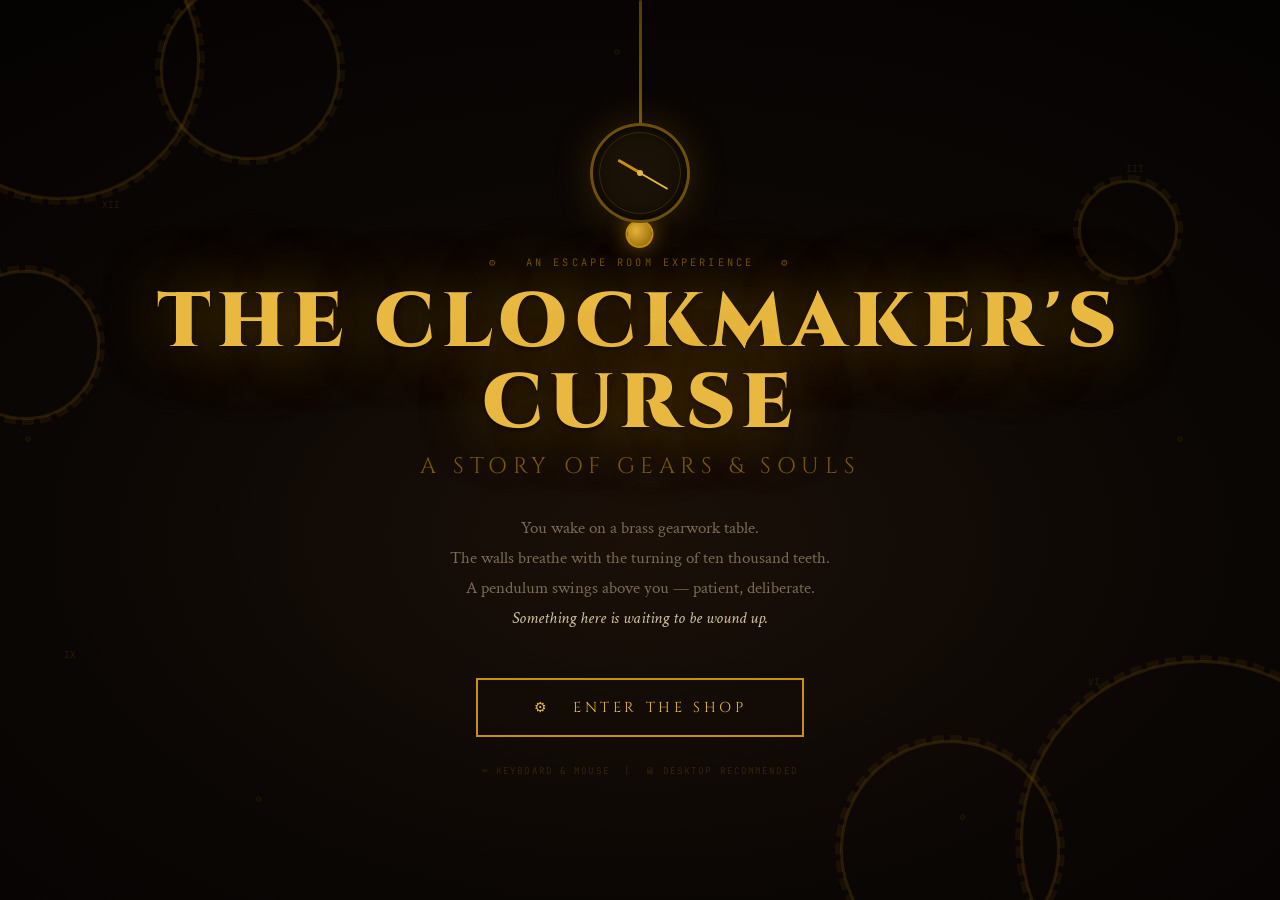
==== clockwork/index.html @ b8dacc20 "Initial commit: The Clockmaker's Curse escape room game" ====
<!DOCTYPE html>
<html lang="en">
<head>
  <meta charset="UTF-8" />
  <meta name="viewport" content="width=device-width, initial-scale=1.0" />
  <title>The Clockmaker's Curse — Escape Game</title>
  <meta name="description" content="You wake on a gearwork table. The pendulum swings above you. Escape before time stops — forever." />
  <link rel="stylesheet" href="style.css" />
</head>
<body>

  <!-- ========== LANDING SCREEN ========== -->
  <div id="landing-screen" class="screen active">

    <!-- Rotating gears (background atmosphere) -->
    <div class="gear-layer">
      <div class="gear gear-1"></div>
      <div class="gear gear-2"></div>
      <div class="gear gear-3"></div>
      <div class="gear gear-4"></div>
      <div class="gear gear-5"></div>
      <div class="gear gear-6"></div>
    </div>

    <!-- Pendulum -->
    <div class="pendulum-wrap">
      <div class="pendulum-rod"></div>
      <div class="pendulum-bob"></div>
    </div>

    <!-- Floating tick marks -->
    <div class="ticks">
      <span class="tick" style="left:8%;top:22%;animation-delay:0s">XII</span>
      <span class="tick" style="left:88%;top:18%;animation-delay:0.8s">III</span>
      <span class="tick" style="left:5%;top:72%;animation-delay:1.6s">IX</span>
      <span class="tick" style="left:85%;top:75%;animation-delay:0.4s">VI</span>
      <span class="tick" style="left:48%;top:5%;animation-delay:1.2s">⚙</span>
      <span class="tick" style="left:20%;top:88%;animation-delay:2s">⚙</span>
      <span class="tick" style="left:75%;top:90%;animation-delay:0.9s">⚙</span>
      <span class="tick" style="left:92%;top:48%;animation-delay:1.8s">⚙</span>
      <span class="tick" style="left:2%;top:48%;animation-delay:0.3s">⚙</span>
    </div>

    <!-- Main content -->
    <div class="landing-content">

      <!-- Clock emblem -->
      <div class="clock-emblem">
        <div class="clock-emblem-hand-h"></div>
        <div class="clock-emblem-hand-m"></div>
        <div class="clock-center"></div>
      </div>

      <p class="subtitle-top">⚙ &nbsp; An Escape Room Experience &nbsp; ⚙</p>

      <h1 class="game-title">The Clockmaker's<br/>Curse</h1>
      <p class="game-subtitle">A Story of Gears &amp; Souls</p>

      <p class="tagline">
        You wake on a brass gearwork table.<br/>
        The walls breathe with the turning of ten thousand teeth.<br/>
        A pendulum swings above you — patient, deliberate.<br/>
        <em>Something here is waiting to be wound up.</em>
      </p>

      <button id="start-btn" class="btn-primary" onclick="enterShop()">
        <span>⚙ &nbsp; ENTER THE SHOP</span>
      </button>

      <p class="hint-text">⌨ Keyboard &amp; Mouse &nbsp;|&nbsp; 🖥 Desktop Recommended</p>

    </div>
  </div>

  <!-- ========== GAME SCREEN ========== -->
  <div id="game-screen" class="screen">

    <!-- HUD -->
    <div class="hud">
      <div class="hud-left">
        <span class="hud-label">LOCATION</span>
        <span id="hud-room">The Workshop</span>
      </div>
      <div class="hud-center"></div>
      <div class="hud-right">
        <button class="hud-btn" onclick="openNotes()">📋 &nbsp;JOURNAL</button>
      </div>
    </div>

    <!-- GAME BODY: room + sidebar -->
    <div class="game-body">

      <!-- ROOM VIEWPORT -->
      <div class="room-viewport">

        <!-- ROOM 1: THE WORKSHOP (placeholder — more rooms coming) -->
        <div id="room-workshop" class="room active-room">

          <!-- Placeholder SVG: dark empty room with atmosphere -->
          <svg class="room-svg" viewBox="0 0 1000 600" xmlns="http://www.w3.org/2000/svg" preserveAspectRatio="xMidYMid slice">
            <defs>
              <radialGradient id="centerGlow" cx="50%" cy="55%" r="50%">
                <stop offset="0%"   stop-color="#3a2808" stop-opacity="0.6"/>
                <stop offset="100%" stop-color="#000"    stop-opacity="0"/>
              </radialGradient>
              <radialGradient id="vignette" cx="50%" cy="50%" r="70%">
                <stop offset="45%" stop-color="transparent"/>
                <stop offset="100%" stop-color="#000" stop-opacity="0.75"/>
              </radialGradient>
              <linearGradient id="wallGrad" x1="0%" y1="0%" x2="0%" y2="100%">
                <stop offset="0%"   stop-color="#0c0908"/>
                <stop offset="50%"  stop-color="#141008"/>
                <stop offset="100%" stop-color="#0a0804"/>
              </linearGradient>
              <pattern id="brickPat" patternUnits="userSpaceOnUse" width="100" height="40">
                <rect width="100" height="40" fill="none"/>
                <rect x="0"  y="0"  width="99"  height="19" fill="none" stroke="#080604" stroke-width="1.5"/>
                <rect x="50" y="20" width="99"  height="19" fill="none" stroke="#080604" stroke-width="1.5"/>
              </pattern>
              <filter id="glow4">
                <feGaussianBlur stdDeviation="4" result="b"/>
                <feMerge><feMergeNode in="b"/><feMergeNode in="SourceGraphic"/></feMerge>
              </filter>
            </defs>

            <!-- Background wall -->
            <rect width="1000" height="600" fill="url(#wallGrad)"/>
            <rect width="1000" height="420" fill="url(#brickPat)" opacity="0.55"/>

            <!-- Floor -->
            <rect x="0" y="430" width="1000" height="170" fill="#0d0b06"/>
            <line x1="0" y1="430" x2="1000" y2="430" stroke="#2a1e08" stroke-width="2"/>
            <!-- Floor planks -->
            <line x1="0" y1="470" x2="1000" y2="470" stroke="#0a0804" stroke-width="1" opacity="0.5"/>
            <line x1="0" y1="510" x2="1000" y2="510" stroke="#0a0804" stroke-width="1" opacity="0.5"/>
            <line x1="0" y1="550" x2="1000" y2="550" stroke="#0a0804" stroke-width="1" opacity="0.5"/>
            <line x1="200" y1="430" x2="200" y2="600" stroke="#0a0804" stroke-width="1" opacity="0.3"/>
            <line x1="450" y1="430" x2="450" y2="600" stroke="#0a0804" stroke-width="1" opacity="0.3"/>
            <line x1="700" y1="430" x2="700" y2="600" stroke="#0a0804" stroke-width="1" opacity="0.3"/>
            <line x1="900" y1="430" x2="900" y2="600" stroke="#0a0804" stroke-width="1" opacity="0.3"/>

            <!-- Ceiling -->
            <rect x="0" y="0" width="1000" height="55" fill="#070504" opacity="0.95"/>
            <rect x="0" y="53" width="1000" height="3" fill="#2a1e08" opacity="0.5"/>

            <!-- Hanging pendulum (massive) -->
            <line x1="500" y1="0" x2="500" y2="55" stroke="#4a3010" stroke-width="5"/>
            <!-- Pendulum rod -->
            <line x1="500" y1="55" x2="500" y2="320" stroke="#6a4a18" stroke-width="3"/>
            <!-- Bob -->
            <ellipse cx="500" cy="335" rx="38" ry="42" fill="#4a3810" stroke="#c8900a" stroke-width="2.5"/>
            <ellipse cx="500" cy="335" rx="28" ry="32" fill="#3a2808" opacity="0.5"/>
            <!-- Engraving on bob -->
            <text x="500" y="330" text-anchor="middle" font-size="18" fill="#c8900a" font-family="serif" opacity="0.7">⚙</text>
            <text x="500" y="350" text-anchor="middle" font-size="9" fill="#8a5f06" font-family="monospace" opacity="0.8">XII</text>

            <!-- LARGE GEAR WALL LEFT -->
            <g opacity="0.35">
              <circle cx="80" cy="210" r="120" fill="none" stroke="#8a5f06" stroke-width="4"/>
              <circle cx="80" cy="210" r="100" fill="none" stroke="#8a5f06" stroke-width="2"/>
              <!-- Gear teeth marks -->
              <circle cx="80" cy="210" r="8" fill="#6a4a12"/>
              <!-- Spokes -->
              <line x1="80" y1="90" x2="80" y2="330" stroke="#6a4a12" stroke-width="3"/>
              <line x1="-40" y1="210" x2="200" y2="210" stroke="#6a4a12" stroke-width="3"/>
              <line x1="-5" y1="125" x2="165" y2="295" stroke="#6a4a12" stroke-width="2"/>
              <line x1="165" y1="125" x2="-5" y2="295" stroke="#6a4a12" stroke-width="2"/>
            </g>

            <!-- LARGE GEAR WALL RIGHT -->
            <g opacity="0.30">
              <circle cx="920" cy="240" r="135" fill="none" stroke="#7a4f0a" stroke-width="4"/>
              <circle cx="920" cy="240" r="110" fill="none" stroke="#6a4008" stroke-width="2"/>
              <circle cx="920" cy="240" r="10" fill="#5a3a0e"/>
              <line x1="920" y1="105" x2="920" y2="375" stroke="#5a3a0e" stroke-width="3"/>
              <line x1="785" y1="240" x2="1055" y2="240" stroke="#5a3a0e" stroke-width="3"/>
              <line x1="824" y1="144" x2="1016" y2="336" stroke="#5a3a0e" stroke-width="2"/>
              <line x1="1016" y1="144" x2="824" y2="336" stroke="#5a3a0e" stroke-width="2"/>
            </g>

            <!-- GEARWORK TABLE in center -->
            <g filter="url(#glow4)">
              <!-- Table surface -->
              <ellipse cx="500" cy="420" rx="200" ry="22" fill="#3a2808" stroke="#c8900a" stroke-width="1.5"/>
              <ellipse cx="500" cy="418" rx="192" ry="17" fill="#2a1e06"/>
              <!-- Gear pattern on table -->
              <circle cx="500" cy="418" r="60" fill="none" stroke="#6a4a10" stroke-width="1" opacity="0.5"/>
              <circle cx="500" cy="418" r="40" fill="none" stroke="#8a6a18" stroke-width="1.5" opacity="0.5"/>
              <circle cx="500" cy="418" r="8"  fill="#4a3010" stroke="#c8900a" stroke-width="1"/>
              <!-- Table legs -->
              <rect x="340" y="438" width="14" height="80" fill="#2a1c06" rx="2"/>
              <rect x="646" y="438" width="14" height="80" fill="#2a1c06" rx="2"/>
              <rect x="390" y="440" width="10" height="75" fill="#241806" rx="2"/>
              <rect x="600" y="440" width="10" height="75" fill="#241806" rx="2"/>
            </g>

            <!-- Small gears scattered -->
            <g opacity="0.5">
              <circle cx="240" cy="380" r="18" fill="none" stroke="#7a5010" stroke-width="2"/>
              <circle cx="240" cy="380" r="5"  fill="#4a3008"/>
              <circle cx="310" cy="400" r="12" fill="none" stroke="#6a4808" stroke-width="1.5"/>
              <circle cx="680" cy="395" r="15" fill="none" stroke="#6a4808" stroke-width="1.5"/>
              <circle cx="740" cy="380" r="22" fill="none" stroke="#8a5810" stroke-width="2"/>
              <circle cx="740" cy="380" r="6"  fill="#4a3008"/>
            </g>

            <!-- Clock face on back wall -->
            <g>
              <circle cx="500" cy="170" r="65" fill="#0e0c08" stroke="#9a6a0a" stroke-width="3"/>
              <circle cx="500" cy="170" r="55" fill="none" stroke="#6a4a08" stroke-width="1"/>
              <!-- Hour marks -->
              <line x1="500" y1="108" x2="500" y2="118" stroke="#c8900a" stroke-width="2"/>
              <line x1="500" y1="222" x2="500" y2="232" stroke="#c8900a" stroke-width="2"/>
              <line x1="438" y1="170" x2="448" y2="170" stroke="#c8900a" stroke-width="2"/>
              <line x1="552" y1="170" x2="562" y2="170" stroke="#c8900a" stroke-width="2"/>
              <!-- Clock hands stopped at 11:58 -->
              <line x1="500" y1="170" x2="480" y2="125" stroke="#e8b840" stroke-width="3" stroke-linecap="round"/>
              <line x1="500" y1="170" x2="548" y2="152" stroke="#c8900a" stroke-width="2" stroke-linecap="round"/>
              <circle cx="500" cy="170" r="4" fill="#e8b840"/>
              <!-- Roman numerals -->
              <text x="500" y="116" text-anchor="middle" font-size="9" fill="#9a6a0a" font-family="serif">XII</text>
              <text x="557" y="174" text-anchor="start"  font-size="9" fill="#7a5008" font-family="serif">III</text>
              <text x="500" y="234" text-anchor="middle" font-size="9" fill="#7a5008" font-family="serif">VI</text>
              <text x="436" y="174" text-anchor="end"    font-size="9" fill="#7a5008" font-family="serif">IX</text>
            </g>

            <!-- Ambient center glow (lamp/table) -->
            <rect width="1000" height="600" fill="url(#centerGlow)"/>

            <!-- Vignette -->
            <rect width="1000" height="600" fill="url(#vignette)"/>

            <!-- Placeholder "coming soon" watermark -->
            <text x="500" y="500" text-anchor="middle" font-size="11"
                  fill="rgba(200,144,10,0.18)" font-family="monospace" letter-spacing="3">
              MORE TO COME — THE GEARS ARE TURNING...
            </text>
          </svg>

          <!-- Room labels (placeholder) -->
          <div class="room-labels">
            <span class="rl" style="left:50%;top:72%">Gearwork Table</span>
            <span class="rl" style="left:50%;top:34%">Wall Clock</span>
          </div>
        </div>

      </div><!-- /.room-viewport -->

      <!-- RIGHT SIDEBAR: INVENTORY -->
      <div class="inv-sidebar" id="inv-sidebar">
        <div class="inv-sidebar-header">
          <span class="inv-sidebar-title">ITEMS</span>
        </div>
        <div class="inv-sidebar-scroll">
          <div class="inv-sidebar-list" id="inv-sidebar-list">
            <div class="inv-sidebar-empty" id="inv-sidebar-empty">
              No items<br/>yet
            </div>
          </div>
        </div>
        <div class="inv-sidebar-footer" id="inv-sidebar-footer">
          <div class="inv-footer-icon" id="inv-footer-icon"></div>
          <div class="inv-footer-name" id="inv-footer-name"></div>
          <div class="inv-footer-desc" id="inv-footer-desc"></div>
          <button class="inv-deselect-btn" onclick="cancelUse()">✕ Drop</button>
        </div>
      </div>

    </div><!-- /.game-body -->

    <!-- DIALOGUE BOX -->
    <div id="dialogue-box" class="dialogue-box hidden">
      <div class="dialogue-inner">
        <p id="dialogue-text"></p>
        <button class="dialogue-close" onclick="closeDialogue()">✕</button>
      </div>
    </div>

    <!-- NOTES MODAL -->
    <div id="notes-modal" class="modal hidden">
      <div class="modal-backdrop" onclick="closeNotes()"></div>
      <div class="modal-box">
        <h2>📋 Journal</h2>
        <div id="notes-content" class="notes-content"></div>
        <br/>
        <button class="btn-secondary" onclick="closeNotes()">Close</button>
      </div>
    </div>

    <!-- PUZZLE MODAL (placeholder) -->
    <div id="puzzle-modal" class="modal hidden">
      <div class="modal-backdrop" onclick="closePuzzle()"></div>
      <div class="modal-box" id="puzzle-content"></div>
    </div>

  </div><!-- /#game-screen -->

  <!-- ========== END SCREEN ========== -->
  <div id="end-screen" class="screen">
    <div class="end-content">
      <div class="end-icon">⚙</div>
      <h1>THE CYCLE ENDS</h1>
      <p>You look down.<br/>Where your heart should beat — a golden gear spins silently.</p>
      <p>The door was never an exit.<br/>You were never the repairman.</p>
      <p class="end-final-line">"It's time for the next cycle."</p>
      <br/>
      <button class="btn-primary" onclick="resetGame()"><span>↺ &nbsp; WIND AGAIN</span></button>
    </div>
  </div>

  <script src="game.js"></script>
</body>
</html>
---- clockwork/style.css ----
/* =============================================
   THE CLOCKMAKER'S CURSE — STYLESHEET
   ============================================= */

@import url('https://fonts.googleapis.com/css2?family=Cinzel:wght@400;600;900&family=Crimson+Text:ital,wght@0,400;0,600;1,400&family=JetBrains+Mono:wght@400;700&display=swap');

/* ─── TOKENS ─────────────────────────────────────────────────────────────────── */
:root {
  --brass:       #c8900a;
  --brass-light: #e8b840;
  --brass-dark:  #8a5f06;
  --iron:        #2a2420;
  --iron-light:  #3e3530;
  --iron-mid:    #1a1410;
  --bg-deep:     #0a0806;
  --text:        #d4c4a0;
  --text-dim:    #7a6a50;
  --rust:        #8b3a1a;

  --font-title:  'Cinzel', serif;
  --font-body:   'Crimson Text', serif;
  --font-mono:   'JetBrains Mono', monospace;
}

*, *::before, *::after { box-sizing: border-box; margin: 0; padding: 0; }

html, body {
  width: 100%; height: 100%;
  overflow: hidden;
  background: var(--bg-deep);
  color: var(--text);
}

/* ─── SCREENS ────────────────────────────────────────────────────────────────── */
.screen {
  position: absolute; inset: 0;
  display: none;
}
.screen.active { display: flex; flex-direction: column; }

/* =============================================
   LANDING SCREEN
   ============================================= */
#landing-screen {
  background: radial-gradient(ellipse 80% 70% at 50% 60%, #1a1008 0%, #0a0604 60%, #050302 100%);
  align-items: center;
  justify-content: center;
  overflow: hidden;
}

/* Animated gear layer */
.gear-layer {
  position: absolute; inset: 0;
  pointer-events: none;
  overflow: hidden;
}
.gear {
  position: absolute;
  border-radius: 50%;
  border: 3px solid rgba(200,144,10,0.15);
  animation: gear-spin linear infinite;
}
.gear::before {
  content: '';
  position: absolute; inset: -8px;
  border-radius: 50%;
  border: 6px dashed rgba(200,144,10,0.08);
}
.gear-1 { width: 280px; height: 280px; top: -80px; left: -80px; animation-duration: 40s; }
.gear-2 { width: 180px; height: 180px; top: -20px; left: 160px; animation-duration: 28s; animation-direction: reverse; }
.gear-3 { width: 360px; height: 360px; bottom: -120px; right: -100px; animation-duration: 55s; }
.gear-4 { width: 220px; height: 220px; bottom: -60px; right: 220px; animation-duration: 35s; animation-direction: reverse; }
.gear-5 { width: 150px; height: 150px; top: 30%; left: -50px; animation-duration: 22s; }
.gear-6 { width: 100px; height: 100px; top: 20%; right: 8%; animation-duration: 18s; animation-direction: reverse; }

@keyframes gear-spin { from { transform: rotate(0deg); } to { transform: rotate(360deg); } }

/* Pendulum */
.pendulum-wrap {
  position: absolute;
  top: 0; left: 50%;
  transform: translateX(-50%);
  width: 4px;
  height: 220px;
  transform-origin: top center;
  animation: pendulum-swing 2.4s ease-in-out infinite;
}
.pendulum-rod {
  width: 3px;
  height: 100%;
  background: linear-gradient(to bottom, rgba(200,144,10,0.4), rgba(200,144,10,0.7));
  margin: 0 auto;
  border-radius: 2px;
}
.pendulum-bob {
  width: 28px; height: 28px;
  border-radius: 50%;
  background: radial-gradient(circle at 35% 35%, #e8b840, #8a5f06);
  border: 2px solid #c8900a;
  box-shadow: 0 0 20px rgba(200,144,10,0.5);
  margin: 0 auto;
  transform: translateX(-50%) translateX(1.5px);
}
@keyframes pendulum-swing {
  0%, 100% { transform: translateX(-50%) rotate(-18deg); }
  50%       { transform: translateX(-50%) rotate(18deg); }
}

/* Floating tick marks (decorative) */
.ticks {
  position: absolute; inset: 0;
  pointer-events: none;
}
.tick {
  position: absolute;
  font-size: 0.6rem;
  font-family: var(--font-mono);
  color: rgba(200,144,10,0.15);
  animation: tick-fade 3s ease-in-out infinite;
}
@keyframes tick-fade {
  0%, 100% { opacity: 0.1; }
  50%       { opacity: 0.4; }
}

/* Landing content */
.landing-content {
  position: relative;
  z-index: 10;
  display: flex;
  flex-direction: column;
  align-items: center;
  gap: 0;
  text-align: center;
  padding: 0 24px;
}

/* clock face icon */
.clock-emblem {
  width: 100px; height: 100px;
  border-radius: 50%;
  border: 3px solid rgba(200,144,10,0.5);
  background: radial-gradient(circle, #1a1206 60%, #0a0804 100%);
  display: flex; align-items: center; justify-content: center;
  position: relative;
  margin-bottom: 32px;
  box-shadow: 0 0 40px rgba(200,144,10,0.2), inset 0 0 20px rgba(0,0,0,0.8);
  animation: emblem-pulse 3s ease-in-out infinite;
}
.clock-emblem::before {
  content: '';
  position: absolute; inset: 6px;
  border-radius: 50%;
  border: 1px solid rgba(200,144,10,0.2);
}
.clock-emblem-hand-h {
  position: absolute;
  width: 3px; height: 26px;
  background: var(--brass);
  border-radius: 2px;
  transform-origin: bottom center;
  bottom: 50%; left: calc(50% - 1.5px);
  transform: rotate(-60deg);
}
.clock-emblem-hand-m {
  position: absolute;
  width: 2px; height: 32px;
  background: var(--brass-light);
  border-radius: 2px;
  transform-origin: bottom center;
  bottom: 50%; left: calc(50% - 1px);
  transform: rotate(120deg);
  animation: minute-hand 8s linear infinite;
}
.clock-center { width: 6px; height: 6px; background: var(--brass-light); border-radius: 50%; position: absolute; }
@keyframes emblem-pulse {
  0%,100% { box-shadow: 0 0 30px rgba(200,144,10,0.2), inset 0 0 20px rgba(0,0,0,0.8); }
  50%      { box-shadow: 0 0 60px rgba(200,144,10,0.4), inset 0 0 20px rgba(0,0,0,0.8); }
}
@keyframes minute-hand { from { transform: rotate(120deg); } to { transform: rotate(480deg); } }

.subtitle-top {
  font-family: var(--font-mono);
  font-size: 0.65rem;
  letter-spacing: 0.3em;
  color: var(--brass-dark);
  text-transform: uppercase;
  margin-bottom: 14px;
  opacity: 0.8;
}

.game-title {
  font-family: var(--font-title);
  font-size: clamp(2.8rem, 6vw, 5rem);
  font-weight: 900;
  color: var(--brass-light);
  letter-spacing: 0.08em;
  text-transform: uppercase;
  line-height: 1.05;
  text-shadow:
    0 0 60px rgba(200,144,10,0.5),
    0 0 120px rgba(200,144,10,0.2),
    0 2px 4px rgba(0,0,0,0.9);
  margin-bottom: 6px;
  animation: title-glow 4s ease-in-out infinite;
}
@keyframes title-glow {
  0%,100% { text-shadow: 0 0 40px rgba(200,144,10,0.4), 0 2px 4px rgba(0,0,0,0.9); }
  50%      { text-shadow: 0 0 80px rgba(200,144,10,0.7), 0 0 160px rgba(200,144,10,0.3), 0 2px 4px rgba(0,0,0,0.9); }
}

.game-subtitle {
  font-family: var(--font-title);
  font-size: clamp(1rem, 2vw, 1.4rem);
  font-weight: 400;
  color: rgba(200,144,10,0.55);
  letter-spacing: 0.25em;
  text-transform: uppercase;
  margin-bottom: 32px;
}

.tagline {
  font-family: var(--font-body);
  font-size: 1.05rem;
  color: var(--text-dim);
  line-height: 1.8;
  max-width: 520px;
  margin-bottom: 44px;
}
.tagline em { color: var(--text); font-style: italic; }

/* ─── PRIMARY BUTTON ─────────────────────────────────────────────────────────── */
.btn-primary {
  position: relative;
  background: transparent;
  border: 2px solid var(--brass);
  color: var(--brass-light);
  font-family: var(--font-title);
  font-size: 0.9rem;
  letter-spacing: 0.25em;
  text-transform: uppercase;
  padding: 18px 56px;
  cursor: pointer;
  transition: all 0.3s ease;
  overflow: hidden;
}
.btn-primary::before {
  content: '';
  position: absolute; inset: 0;
  background: var(--brass);
  transform: translateX(-102%);
  transition: transform 0.3s ease;
  z-index: 0;
}
.btn-primary:hover::before { transform: translateX(0); }
.btn-primary:hover { color: var(--bg-deep); box-shadow: 0 0 40px rgba(200,144,10,0.4); }
.btn-primary span { position: relative; z-index: 1; }

.btn-secondary {
  background: transparent;
  border: 1px solid rgba(200,144,10,0.3);
  color: var(--text-dim);
  font-family: var(--font-mono);
  font-size: 0.75rem;
  letter-spacing: 0.1em;
  padding: 10px 28px;
  cursor: pointer;
  transition: all 0.25s;
}
.btn-secondary:hover { border-color: var(--brass); color: var(--brass); }

.hint-text {
  margin-top: 28px;
  font-family: var(--font-mono);
  font-size: 0.58rem;
  letter-spacing: 0.12em;
  color: rgba(200,144,10,0.2);
  text-transform: uppercase;
}

/* =============================================
   GAME SCREEN
   ============================================= */
#game-screen {
  display: none;
  flex-direction: column;
  background: var(--bg-deep);
  width: 100%; height: 100%;
}
#game-screen.active { display: flex; }

/* HUD */
.hud {
  display: flex;
  align-items: center;
  justify-content: space-between;
  padding: 0 24px;
  background: rgba(0,0,0,0.85);
  border-bottom: 1px solid rgba(200,144,10,0.25);
  height: 50px;
  flex-shrink: 0;
  z-index: 100;
}
.hud-left, .hud-center, .hud-right { display: flex; align-items: center; gap: 12px; }
.hud-label {
  font-family: var(--font-mono);
  font-size: 0.55rem;
  letter-spacing: 0.2em;
  color: var(--brass-dark);
  text-transform: uppercase;
}
#hud-room {
  font-family: var(--font-title);
  font-size: 0.85rem;
  color: var(--brass);
}
.hud-btn {
  background: transparent;
  border: 1px solid rgba(200,144,10,0.35);
  color: var(--brass);
  font-family: var(--font-mono);
  font-size: 0.7rem;
  padding: 5px 14px;
  cursor: pointer;
  letter-spacing: 0.08em;
  transition: all 0.2s;
}
.hud-btn:hover { background: rgba(200,144,10,0.12); border-color: var(--brass); }

/* GAME BODY */
.game-body {
  flex: 1;
  display: flex;
  flex-direction: row;
  width: 100%;
  min-height: 0;
  overflow: hidden;
}

/* ─── ROOM VIEWPORT ──────────────────────────────────────────────────────────── */
.room-viewport {
  flex: 1;
  position: relative;
  overflow: hidden;
  min-height: 0;
  min-width: 0;
}
.room {
  position: absolute; inset: 0;
  width: 100%; height: 100%;
  display: none;
}
.room.active-room { display: block; }
.room-svg {
  position: absolute; inset: 0;
  width: 100%; height: 100%;
  display: block;
}

/* Object hotspots */
.obj {
  position: absolute;
  cursor: pointer;
  border-radius: 4px;
  transition: box-shadow 0.2s, background 0.2s;
  z-index: 10;
}
.obj:hover {
  background: rgba(200,144,10,0.08);
  box-shadow: 0 0 0 2px rgba(200,144,10,0.5), 0 0 20px rgba(200,144,10,0.2);
}

/* Room labels */
.room-labels { position: absolute; inset: 0; z-index: 20; pointer-events: none; }
.rl {
  position: absolute;
  font-family: var(--font-mono);
  font-size: 0.6rem;
  color: rgba(200,144,10,0.6);
  letter-spacing: 0.12em;
  text-transform: uppercase;
  text-shadow: 0 0 10px rgba(200,144,10,0.7), 0 1px 3px rgba(0,0,0,0.9);
  transform: translateX(-50%);
  background: rgba(0,0,0,0.35);
  padding: 2px 6px;
  border-radius: 2px;
  white-space: nowrap;
}

/* ─── INVENTORY SIDEBAR ──────────────────────────────────────────────────────── */
.inv-sidebar {
  width: 112px;
  flex-shrink: 0;
  background: #06050a;
  border-left: 1px solid rgba(200,144,10,0.15);
  display: flex;
  flex-direction: column;
  z-index: 40;
  box-shadow: -4px 0 24px rgba(0,0,0,0.8);
}
.inv-sidebar-header {
  padding: 12px 0 10px;
  text-align: center;
  border-bottom: 1px solid rgba(200,144,10,0.12);
  flex-shrink: 0;
}
.inv-sidebar-title {
  font-family: var(--font-mono);
  font-size: 0.52rem;
  letter-spacing: 0.2em;
  color: rgba(200,144,10,0.4);
  text-transform: uppercase;
}
.inv-sidebar-scroll {
  flex: 1;
  overflow-y: auto;
  overflow-x: hidden;
  scrollbar-width: thin;
  scrollbar-color: #3a2a08 transparent;
}
.inv-sidebar-scroll::-webkit-scrollbar { width: 3px; }
.inv-sidebar-scroll::-webkit-scrollbar-thumb { background: #3a2a08; border-radius: 2px; }
.inv-sidebar-list {
  display: flex;
  flex-direction: column;
  gap: 2px;
  padding: 6px;
}
.inv-sidebar-empty {
  font-family: var(--font-body);
  font-style: italic;
  font-size: 0.68rem;
  color: rgba(200,144,10,0.18);
  text-align: center;
  padding: 20px 8px;
  line-height: 1.7;
}
.inv-card {
  display: flex;
  flex-direction: column;
  align-items: center;
  gap: 5px;
  padding: 10px 6px 8px;
  cursor: pointer;
  border-radius: 3px;
  border: 1px solid rgba(200,144,10,0.08);
  background: rgba(200,144,10,0.03);
  transition: all 0.18s ease;
  user-select: none;
  position: relative;
}
.inv-card:hover { border-color: rgba(200,144,10,0.35); background: rgba(200,144,10,0.08); }
.inv-card.selected {
  border-color: var(--brass);
  background: rgba(200,144,10,0.14);
  box-shadow: 0 0 12px rgba(200,144,10,0.3);
}
.inv-card.selected::after {
  content: '';
  position: absolute; inset: -1px;
  border: 1px solid var(--brass);
  border-radius: 3px;
  animation: card-pulse 1.8s ease-in-out infinite;
  pointer-events: none;
}
@keyframes card-pulse {
  0%,100% { box-shadow: 0 0 5px rgba(200,144,10,0.3); }
  50%      { box-shadow: 0 0 16px rgba(200,144,10,0.7); }
}
.inv-card-icon { font-size: 1.6rem; line-height: 1; filter: drop-shadow(0 0 5px rgba(200,144,10,0.3)); }
.inv-card-name {
  font-family: var(--font-mono);
  font-size: 0.46rem;
  letter-spacing: 0.06em;
  color: rgba(200,144,10,0.5);
  text-align: center;
  text-transform: uppercase;
  line-height: 1.3;
}
.inv-card.selected .inv-card-name { color: var(--brass-light); }

.inv-sidebar-footer {
  border-top: 1px solid rgba(200,144,10,0.12);
  padding: 10px 8px 12px;
  flex-shrink: 0;
  display: none;
  flex-direction: column;
  align-items: center;
  gap: 5px;
}
.inv-footer-icon { font-size: 1.3rem; filter: drop-shadow(0 0 8px rgba(200,144,10,0.5)); }
.inv-footer-name {
  font-family: var(--font-title);
  font-size: 0.58rem;
  letter-spacing: 0.1em;
  color: var(--brass);
  text-align: center;
}
.inv-footer-desc {
  font-family: var(--font-body);
  font-size: 0.62rem;
  color: var(--text-dim);
  text-align: center;
  line-height: 1.5;
  font-style: italic;
}
.inv-deselect-btn {
  margin-top: 4px;
  background: transparent;
  border: 1px solid rgba(200,144,10,0.2);
  color: rgba(200,144,10,0.45);
  font-family: var(--font-mono);
  font-size: 0.48rem;
  letter-spacing: 0.08em;
  padding: 4px 8px;
  cursor: pointer;
  border-radius: 2px;
  transition: all 0.2s;
  width: 100%;
  text-align: center;
}
.inv-deselect-btn:hover { border-color: var(--brass); color: var(--brass); }

/* ─── DIALOGUE BOX ───────────────────────────────────────────────────────────── */
.dialogue-box {
  position: absolute; bottom: 0; left: 0; right: 112px;
  z-index: 50;
  background: linear-gradient(to top, rgba(6,4,10,0.98), rgba(6,4,10,0.92));
  border-top: 1px solid rgba(200,144,10,0.35);
  transition: transform 0.3s ease;
  transform: translateY(0);
}
.dialogue-box.hidden { transform: translateY(100%); display: block !important; }
.dialogue-inner {
  max-width: 860px; margin: 0 auto;
  padding: 18px 28px 14px;
  display: flex; align-items: flex-start; gap: 18px;
}
#dialogue-text {
  flex: 1;
  font-family: var(--font-body);
  font-size: 1.02rem;
  line-height: 1.7;
  color: var(--text);
}
.dialogue-close {
  background: transparent;
  border: 1px solid rgba(200,144,10,0.25);
  color: var(--brass-dark);
  font-family: var(--font-mono);
  font-size: 0.65rem;
  padding: 6px 12px;
  cursor: pointer;
  flex-shrink: 0;
  align-self: center;
  transition: all 0.2s;
}
.dialogue-close:hover { border-color: var(--brass); color: var(--brass); }

/* ─── MODALS ─────────────────────────────────────────────────────────────────── */
.modal {
  position: absolute; inset: 0;
  display: flex; align-items: center; justify-content: center;
  z-index: 200;
}
.modal.hidden { display: none; }
.modal-backdrop {
  position: absolute; inset: 0;
  background: rgba(4,3,6,0.88);
  backdrop-filter: blur(4px);
}
.modal-box {
  position: relative; z-index: 1;
  background: linear-gradient(145deg, #100c18, #0a0810);
  border: 1px solid rgba(200,144,10,0.35);
  border-radius: 4px;
  padding: 34px;
  min-width: 340px; max-width: 500px;
  width: 90%;
  box-shadow: 0 0 60px rgba(0,0,0,0.9), 0 0 20px rgba(200,144,10,0.08);
  max-height: 80vh; overflow-y: auto;
}
.modal-box h2 {
  font-family: var(--font-title);
  font-size: 1.2rem;
  color: var(--brass);
  margin-bottom: 22px;
  text-align: center;
  letter-spacing: 0.12em;
  border-bottom: 1px solid rgba(200,144,10,0.2);
  padding-bottom: 12px;
}
.notes-empty, .note-entry {
  font-family: var(--font-body);
  font-size: 0.95rem;
  color: var(--text-dim);
  margin-bottom: 12px;
  line-height: 1.6;
}
.note-entry strong {
  display: block;
  font-family: var(--font-mono);
  font-size: 0.65rem;
  letter-spacing: 0.12em;
  color: var(--brass);
  margin-bottom: 4px;
}

/* ─── WIN / END SCREENS ──────────────────────────────────────────────────────── */
#end-screen {
  background: #000;
  align-items: center;
  justify-content: center;
}
.end-content {
  display: flex;
  flex-direction: column;
  align-items: center;
  gap: 24px;
  text-align: center;
  padding: 40px;
  animation: fade-in 2s ease;
}
.end-icon { font-size: 4rem; }
.end-content h1 {
  font-family: var(--font-title);
  font-size: 2.4rem;
  color: var(--brass);
  letter-spacing: 0.15em;
}
.end-content p {
  font-family: var(--font-body);
  font-size: 1.1rem;
  color: var(--text-dim);
  max-width: 500px;
  line-height: 1.7;
}
.end-final-line {
  font-family: var(--font-mono) !important;
  font-size: 0.85rem !important;
  color: var(--brass-dark) !important;
  letter-spacing: 0.08em;
  font-style: italic;
  margin-top: 8px;
}
@keyframes fade-in { from { opacity: 0; transform: translateY(12px); } to { opacity: 1; transform: translateY(0); } }
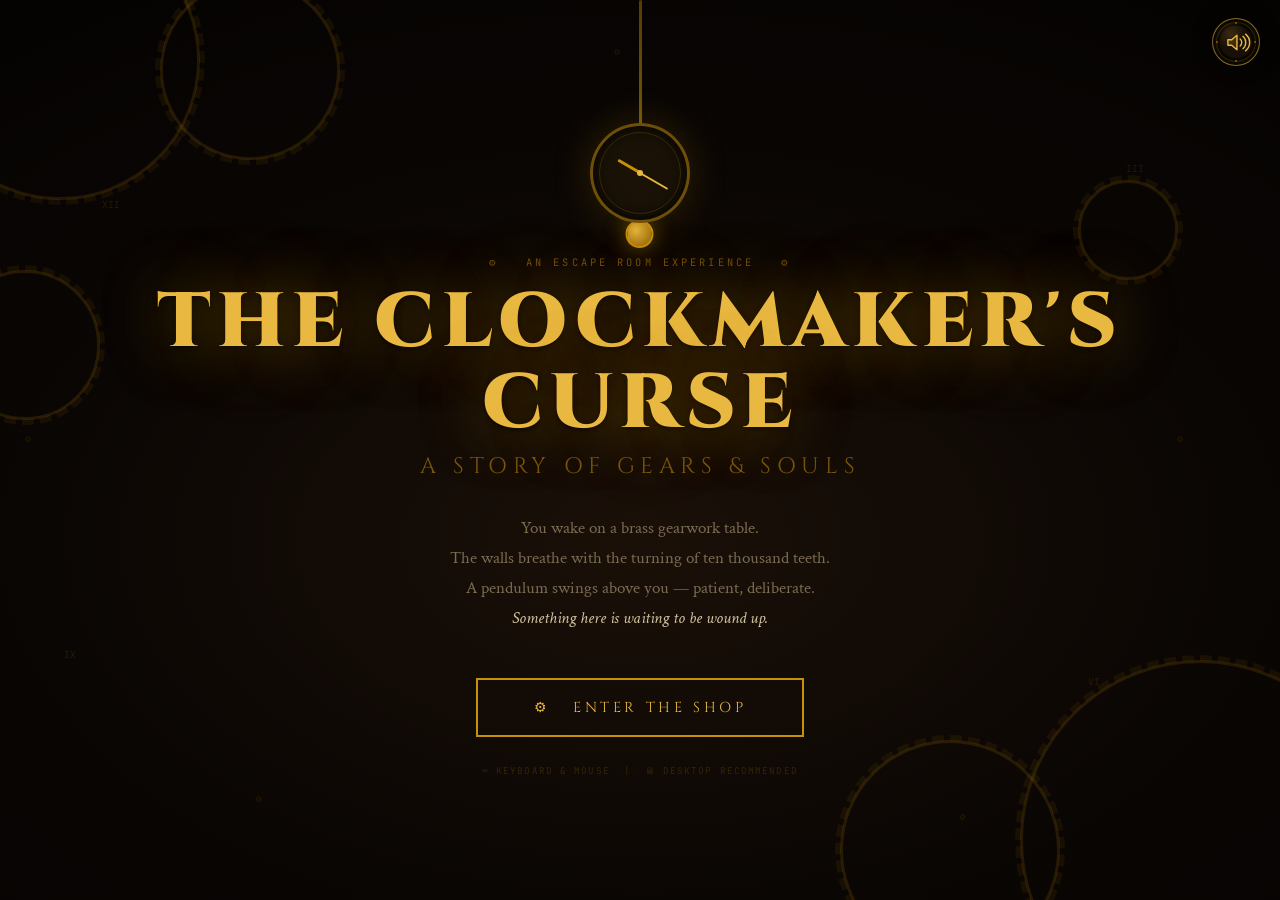
==== commit 166d5643: "Add volume controls and refine intro transition" ====
--- a/clockwork/index.html
+++ b/clockwork/index.html
@@ -5,9 +5,43 @@
   <meta name="viewport" content="width=device-width, initial-scale=1.0" />
   <title>The Clockmaker's Curse — Escape Game</title>
   <meta name="description" content="You wake on a gearwork table. The pendulum swings above you. Escape before time stops — forever." />
-  <link rel="stylesheet" href="style.css" />
+  <link rel="stylesheet" href="style.css?v=5" />
 </head>
 <body>
+
+  <!-- Global soundtrack: browsers that block audible autoplay will start it
+       on the visitor's first interaction instead. -->
+  <audio id="bgm" src="sound1-browser.wav?v=3" autoplay loop preload="auto"></audio>
+
+  <!-- Global volume control -->
+  <div id="volume-control" class="volume-control">
+    <button id="volume-toggle" class="volume-toggle" type="button"
+      aria-label="Adjust volume" aria-expanded="false" aria-controls="volume-panel">
+      <span id="volume-icon" class="volume-icon" data-level="75" aria-hidden="true">
+        <svg viewBox="0 0 32 32" focusable="false">
+          <path class="speaker-cone" d="M6.5 13h4.2l5.8-5v16l-5.8-5H6.5z" />
+          <path class="sound-wave wave-one" d="M20 12.2c1.2 1 1.8 2.2 1.8 3.8S21.2 18.8 20 19.8" />
+          <path class="sound-wave wave-two" d="M23.1 9.2c2.1 1.8 3.1 4 3.1 6.8s-1 5-3.1 6.8" />
+          <path class="sound-wave wave-three" d="M26 6.8c3 2.5 4.5 5.6 4.5 9.2S29 22.7 26 25.2" />
+          <path class="mute-slash" d="M7 7l18 18" />
+        </svg>
+      </span>
+    </button>
+    <div id="volume-panel" class="volume-panel is-hidden" role="group" aria-label="BGM volume">
+      <div class="volume-scale" aria-hidden="true"></div>
+      <button class="volume-mark" type="button" data-volume="0" aria-label="Volume 0 percent"><span></span><b>0</b></button>
+      <button class="volume-mark" type="button" data-volume="25" aria-label="Volume 25 percent"><span></span><b>25</b></button>
+      <button class="volume-mark" type="button" data-volume="50" aria-label="Volume 50 percent"><span></span><b>50</b></button>
+      <button class="volume-mark" type="button" data-volume="75" aria-label="Volume 75 percent"><span></span><b>75</b></button>
+      <button class="volume-mark" type="button" data-volume="100" aria-label="Volume 100 percent"><span></span><b>100</b></button>
+    </div>
+  </div>
+
+  <!-- Opening cinematic shown after the player enters the shop. -->
+  <div id="intro-video-overlay" class="intro-video-overlay is-hidden" aria-hidden="true">
+    <video id="intro-video" src="mpstart.mp4?v=3" preload="auto" playsinline muted></video>
+    <button class="intro-skip" type="button" onclick="finishIntro()">SKIP ›</button>
+  </div>
 
   <!-- ========== LANDING SCREEN ========== -->
   <div id="landing-screen" class="screen active">
@@ -63,7 +97,7 @@
         <em>Something here is waiting to be wound up.</em>
       </p>
 
-      <button id="start-btn" class="btn-primary" onclick="enterShop()">
+      <button id="start-btn" class="btn-primary" onclick="playIntro()">
         <span>⚙ &nbsp; ENTER THE SHOP</span>
       </button>
 
@@ -308,6 +342,6 @@
     </div>
   </div>
 
-  <script src="game.js"></script>
+  <script src="game.js?v=6"></script>
 </body>
 </html>
--- a/clockwork/style.css
+++ b/clockwork/style.css
@@ -29,6 +29,186 @@
   overflow: hidden;
   background: var(--bg-deep);
   color: var(--text);
+}
+
+/* ─── VOLUME CONTROL ────────────────────────────────────────────────────────── */
+.volume-control {
+  position: fixed;
+  top: 18px;
+  right: 20px;
+  z-index: 1200;
+  display: flex;
+  flex-direction: column;
+  align-items: flex-end;
+  gap: 10px;
+}
+.volume-toggle {
+  position: relative;
+  display: grid;
+  place-items: center;
+  width: 48px;
+  height: 48px;
+  border: 1px solid rgba(232,184,64,0.55);
+  border-radius: 50%;
+  background:
+    radial-gradient(circle at 38% 32%, rgba(232,184,64,0.16), transparent 34%),
+    radial-gradient(circle, #181008 0 48%, #080503 51% 100%);
+  color: var(--brass-light);
+  cursor: pointer;
+  box-shadow:
+    inset 0 0 0 3px rgba(5,3,2,0.85),
+    inset 0 0 0 4px rgba(138,95,6,0.32),
+    0 0 18px rgba(0,0,0,0.7);
+  transition: border-color 0.2s, box-shadow 0.2s, transform 0.2s;
+}
+.volume-toggle::before,
+.volume-toggle::after {
+  content: '';
+  position: absolute;
+  width: 2px;
+  height: 2px;
+  border-radius: 50%;
+  background: var(--brass-dark);
+  box-shadow: 38px 0 var(--brass-dark);
+  left: 3px;
+  top: 22px;
+}
+.volume-toggle::after {
+  left: 22px;
+  top: 3px;
+  box-shadow: 0 38px var(--brass-dark);
+}
+.volume-toggle:hover,
+.volume-toggle[aria-expanded="true"] {
+  border-color: var(--brass-light);
+  box-shadow:
+    inset 0 0 0 3px rgba(5,3,2,0.85),
+    inset 0 0 0 4px rgba(232,184,64,0.42),
+    0 0 22px rgba(200,144,10,0.3);
+  transform: scale(1.05);
+}
+.volume-icon {
+  position: relative;
+  z-index: 1;
+  display: block;
+  width: 29px;
+  height: 29px;
+}
+.volume-icon svg {
+  display: block;
+  width: 100%;
+  height: 100%;
+  overflow: visible;
+}
+.speaker-cone {
+  fill: rgba(200,144,10,0.18);
+  stroke: var(--brass-light);
+  stroke-width: 1.55;
+  stroke-linejoin: round;
+}
+.sound-wave,
+.mute-slash {
+  fill: none;
+  stroke: var(--brass-light);
+  stroke-width: 1.55;
+  stroke-linecap: round;
+  transition: opacity 0.18s;
+}
+.mute-slash {
+  opacity: 0;
+  stroke: #c66b36;
+  stroke-width: 1.8;
+}
+.volume-icon[data-level="0"] .sound-wave { opacity: 0; }
+.volume-icon[data-level="0"] .mute-slash { opacity: 1; }
+.volume-icon[data-level="25"] .wave-two,
+.volume-icon[data-level="25"] .wave-three { opacity: 0; }
+.volume-icon[data-level="50"] .wave-three { opacity: 0; }
+.volume-icon[data-level="100"] svg {
+  filter: drop-shadow(0 0 4px rgba(232,184,64,0.65));
+}
+.volume-panel {
+  position: relative;
+  display: grid;
+  grid-template-columns: repeat(5, 1fr);
+  width: 286px;
+  padding: 17px 15px 12px;
+  border: 1px solid rgba(200,144,10,0.35);
+  background: rgba(7,5,3,0.94);
+  box-shadow: 0 10px 30px rgba(0,0,0,0.72);
+}
+.volume-panel.is-hidden { display: none; }
+.volume-scale {
+  position: absolute;
+  top: 25px;
+  left: 40px;
+  right: 40px;
+  height: 1px;
+  background: rgba(200,144,10,0.36);
+  pointer-events: none;
+}
+.volume-mark {
+  position: relative;
+  z-index: 1;
+  display: flex;
+  flex-direction: column;
+  align-items: center;
+  gap: 8px;
+  border: 0;
+  background: transparent;
+  color: var(--text-dim);
+  font-family: var(--font-mono);
+  cursor: pointer;
+}
+.volume-mark span {
+  width: 9px;
+  height: 17px;
+  border: 1px solid var(--brass-dark);
+  background: #0b0805;
+  transition: background 0.18s, box-shadow 0.18s, transform 0.18s;
+}
+.volume-mark b {
+  font-size: 0.58rem;
+  font-weight: 400;
+}
+.volume-mark:hover,
+.volume-mark.active { color: var(--brass-light); }
+.volume-mark:hover span,
+.volume-mark.active span {
+  background: var(--brass-light);
+  box-shadow: 0 0 10px rgba(232,184,64,0.7);
+  transform: scaleY(1.16);
+}
+
+/* ─── OPENING CINEMATIC ─────────────────────────────────────────────────────── */
+.intro-video-overlay {
+  position: fixed;
+  inset: 0;
+  z-index: 1000;
+  display: flex;
+  align-items: center;
+  justify-content: center;
+  background: #000;
+}
+.intro-video-overlay.is-hidden { display: none; }
+.intro-video-overlay video {
+  width: 100%;
+  height: 100%;
+  object-fit: contain;
+  background: #000;
+}
+.intro-skip {
+  position: absolute;
+  right: 24px;
+  bottom: 22px;
+  padding: 9px 14px;
+  border: 1px solid rgba(232, 184, 64, 0.55);
+  border-radius: 2px;
+  background: rgba(0, 0, 0, 0.62);
+  color: var(--brass-light);
+  font-family: var(--font-mono);
+  letter-spacing: 0.12em;
+  cursor: pointer;
 }
 
 /* ─── SCREENS ────────────────────────────────────────────────────────────────── */
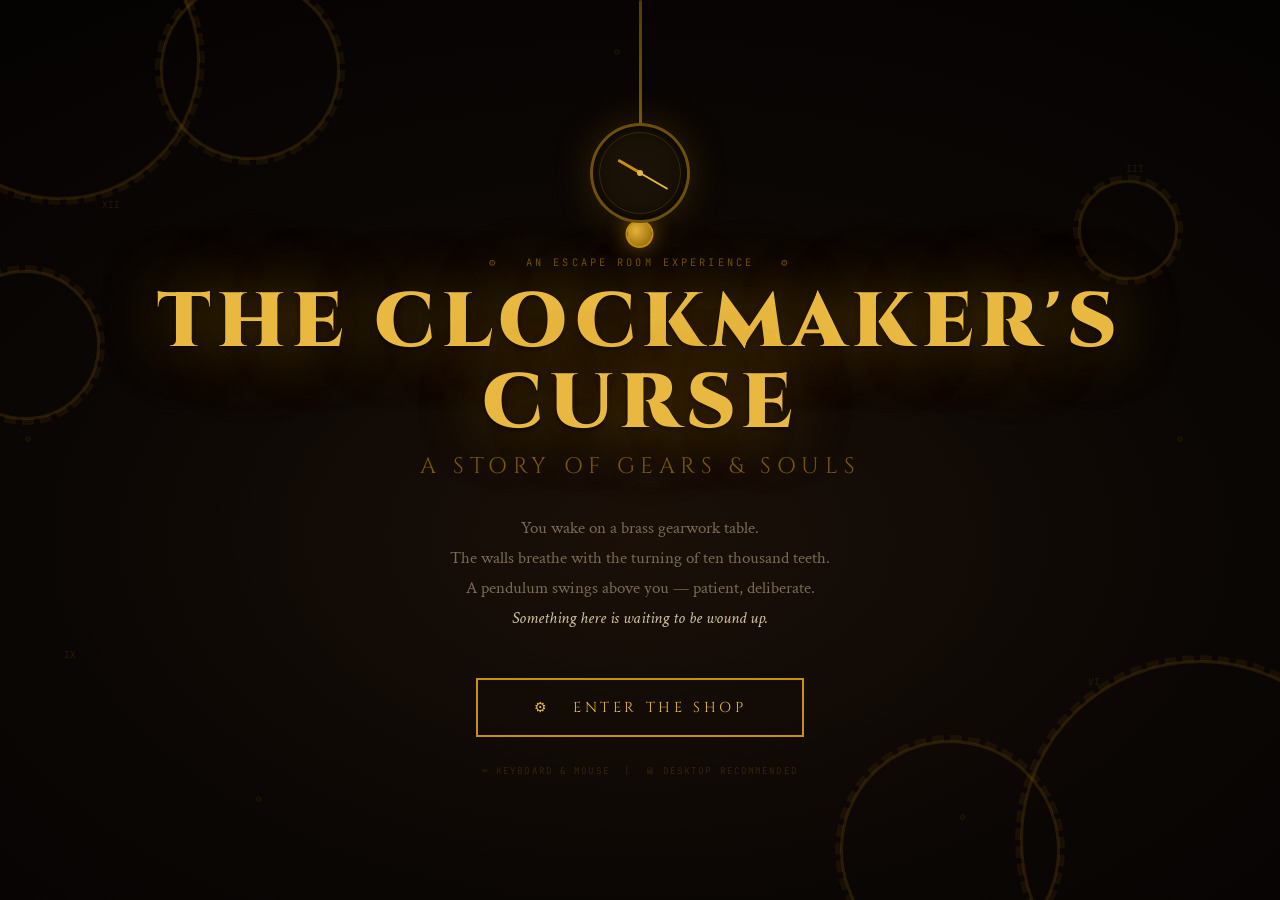
==== commit c4545aa5: "Move volume control into game HUD" ====
--- a/clockwork/index.html
+++ b/clockwork/index.html
@@ -5,7 +5,7 @@
   <meta name="viewport" content="width=device-width, initial-scale=1.0" />
   <title>The Clockmaker's Curse — Escape Game</title>
   <meta name="description" content="You wake on a gearwork table. The pendulum swings above you. Escape before time stops — forever." />
-  <link rel="stylesheet" href="style.css?v=5" />
+  <link rel="stylesheet" href="style.css?v=7" />
 </head>
 <body>
 
@@ -13,34 +13,9 @@
        on the visitor's first interaction instead. -->
   <audio id="bgm" src="sound1-browser.wav?v=3" autoplay loop preload="auto"></audio>
 
-  <!-- Global volume control -->
-  <div id="volume-control" class="volume-control">
-    <button id="volume-toggle" class="volume-toggle" type="button"
-      aria-label="Adjust volume" aria-expanded="false" aria-controls="volume-panel">
-      <span id="volume-icon" class="volume-icon" data-level="75" aria-hidden="true">
-        <svg viewBox="0 0 32 32" focusable="false">
-          <path class="speaker-cone" d="M6.5 13h4.2l5.8-5v16l-5.8-5H6.5z" />
-          <path class="sound-wave wave-one" d="M20 12.2c1.2 1 1.8 2.2 1.8 3.8S21.2 18.8 20 19.8" />
-          <path class="sound-wave wave-two" d="M23.1 9.2c2.1 1.8 3.1 4 3.1 6.8s-1 5-3.1 6.8" />
-          <path class="sound-wave wave-three" d="M26 6.8c3 2.5 4.5 5.6 4.5 9.2S29 22.7 26 25.2" />
-          <path class="mute-slash" d="M7 7l18 18" />
-        </svg>
-      </span>
-    </button>
-    <div id="volume-panel" class="volume-panel is-hidden" role="group" aria-label="BGM volume">
-      <div class="volume-scale" aria-hidden="true"></div>
-      <button class="volume-mark" type="button" data-volume="0" aria-label="Volume 0 percent"><span></span><b>0</b></button>
-      <button class="volume-mark" type="button" data-volume="25" aria-label="Volume 25 percent"><span></span><b>25</b></button>
-      <button class="volume-mark" type="button" data-volume="50" aria-label="Volume 50 percent"><span></span><b>50</b></button>
-      <button class="volume-mark" type="button" data-volume="75" aria-label="Volume 75 percent"><span></span><b>75</b></button>
-      <button class="volume-mark" type="button" data-volume="100" aria-label="Volume 100 percent"><span></span><b>100</b></button>
-    </div>
-  </div>
-
   <!-- Opening cinematic shown after the player enters the shop. -->
   <div id="intro-video-overlay" class="intro-video-overlay is-hidden" aria-hidden="true">
     <video id="intro-video" src="mpstart.mp4?v=3" preload="auto" playsinline muted></video>
-    <button class="intro-skip" type="button" onclick="finishIntro()">SKIP ›</button>
   </div>
 
   <!-- ========== LANDING SCREEN ========== -->
@@ -117,6 +92,28 @@
       </div>
       <div class="hud-center"></div>
       <div class="hud-right">
+        <div id="volume-control" class="volume-control">
+          <button id="volume-toggle" class="volume-toggle" type="button"
+            aria-label="Adjust volume" aria-expanded="false" aria-controls="volume-panel">
+            <span id="volume-icon" class="volume-icon" data-level="25" aria-hidden="true">
+              <svg viewBox="0 0 32 32" focusable="false">
+                <path class="speaker-cone" d="M6.5 13h4.2l5.8-5v16l-5.8-5H6.5z" />
+                <path class="sound-wave wave-one" d="M20 12.2c1.2 1 1.8 2.2 1.8 3.8S21.2 18.8 20 19.8" />
+                <path class="sound-wave wave-two" d="M23.1 9.2c2.1 1.8 3.1 4 3.1 6.8s-1 5-3.1 6.8" />
+                <path class="sound-wave wave-three" d="M26 6.8c3 2.5 4.5 5.6 4.5 9.2S29 22.7 26 25.2" />
+                <path class="mute-slash" d="M7 7l18 18" />
+              </svg>
+            </span>
+          </button>
+          <div id="volume-panel" class="volume-panel is-hidden" role="group" aria-label="BGM volume">
+            <div class="volume-scale" aria-hidden="true"></div>
+            <button class="volume-mark" type="button" data-volume="0" aria-label="Volume 0 percent"><span></span><b>0</b></button>
+            <button class="volume-mark" type="button" data-volume="25" aria-label="Volume 25 percent"><span></span><b>25</b></button>
+            <button class="volume-mark" type="button" data-volume="50" aria-label="Volume 50 percent"><span></span><b>50</b></button>
+            <button class="volume-mark" type="button" data-volume="75" aria-label="Volume 75 percent"><span></span><b>75</b></button>
+            <button class="volume-mark" type="button" data-volume="100" aria-label="Volume 100 percent"><span></span><b>100</b></button>
+          </div>
+        </div>
         <button class="hud-btn" onclick="openNotes()">📋 &nbsp;JOURNAL</button>
       </div>
     </div>
@@ -342,6 +339,6 @@
     </div>
   </div>
 
-  <script src="game.js?v=6"></script>
+  <script src="game.js?v=8"></script>
 </body>
 </html>
--- a/clockwork/style.css
+++ b/clockwork/style.css
@@ -33,66 +33,38 @@
 
 /* ─── VOLUME CONTROL ────────────────────────────────────────────────────────── */
 .volume-control {
-  position: fixed;
-  top: 18px;
-  right: 20px;
-  z-index: 1200;
-  display: flex;
-  flex-direction: column;
-  align-items: flex-end;
-  gap: 10px;
+  position: relative;
+  z-index: 110;
+  display: flex;
+  align-items: center;
 }
 .volume-toggle {
   position: relative;
   display: grid;
   place-items: center;
-  width: 48px;
-  height: 48px;
-  border: 1px solid rgba(232,184,64,0.55);
-  border-radius: 50%;
-  background:
-    radial-gradient(circle at 38% 32%, rgba(232,184,64,0.16), transparent 34%),
-    radial-gradient(circle, #181008 0 48%, #080503 51% 100%);
-  color: var(--brass-light);
-  cursor: pointer;
-  box-shadow:
-    inset 0 0 0 3px rgba(5,3,2,0.85),
-    inset 0 0 0 4px rgba(138,95,6,0.32),
-    0 0 18px rgba(0,0,0,0.7);
+  width: 30px;
+  height: 30px;
+  border: 1px solid rgba(200,144,10,0.35);
+  border-radius: 0;
+  background: transparent;
+  color: var(--brass);
+  cursor: pointer;
+  box-shadow: none;
   transition: border-color 0.2s, box-shadow 0.2s, transform 0.2s;
-}
-.volume-toggle::before,
-.volume-toggle::after {
-  content: '';
-  position: absolute;
-  width: 2px;
-  height: 2px;
-  border-radius: 50%;
-  background: var(--brass-dark);
-  box-shadow: 38px 0 var(--brass-dark);
-  left: 3px;
-  top: 22px;
-}
-.volume-toggle::after {
-  left: 22px;
-  top: 3px;
-  box-shadow: 0 38px var(--brass-dark);
 }
 .volume-toggle:hover,
 .volume-toggle[aria-expanded="true"] {
-  border-color: var(--brass-light);
-  box-shadow:
-    inset 0 0 0 3px rgba(5,3,2,0.85),
-    inset 0 0 0 4px rgba(232,184,64,0.42),
-    0 0 22px rgba(200,144,10,0.3);
-  transform: scale(1.05);
+  border-color: var(--brass);
+  background: rgba(200,144,10,0.12);
+  box-shadow: none;
+  transform: none;
 }
 .volume-icon {
   position: relative;
   z-index: 1;
   display: block;
-  width: 29px;
-  height: 29px;
+  width: 20px;
+  height: 20px;
 }
 .volume-icon svg {
   display: block;
@@ -128,7 +100,9 @@
   filter: drop-shadow(0 0 4px rgba(232,184,64,0.65));
 }
 .volume-panel {
-  position: relative;
+  position: absolute;
+  top: calc(100% + 10px);
+  right: 0;
   display: grid;
   grid-template-columns: repeat(5, 1fr);
   width: 286px;
@@ -197,20 +171,6 @@
   object-fit: contain;
   background: #000;
 }
-.intro-skip {
-  position: absolute;
-  right: 24px;
-  bottom: 22px;
-  padding: 9px 14px;
-  border: 1px solid rgba(232, 184, 64, 0.55);
-  border-radius: 2px;
-  background: rgba(0, 0, 0, 0.62);
-  color: var(--brass-light);
-  font-family: var(--font-mono);
-  letter-spacing: 0.12em;
-  cursor: pointer;
-}
-
 /* ─── SCREENS ────────────────────────────────────────────────────────────────── */
 .screen {
   position: absolute; inset: 0;
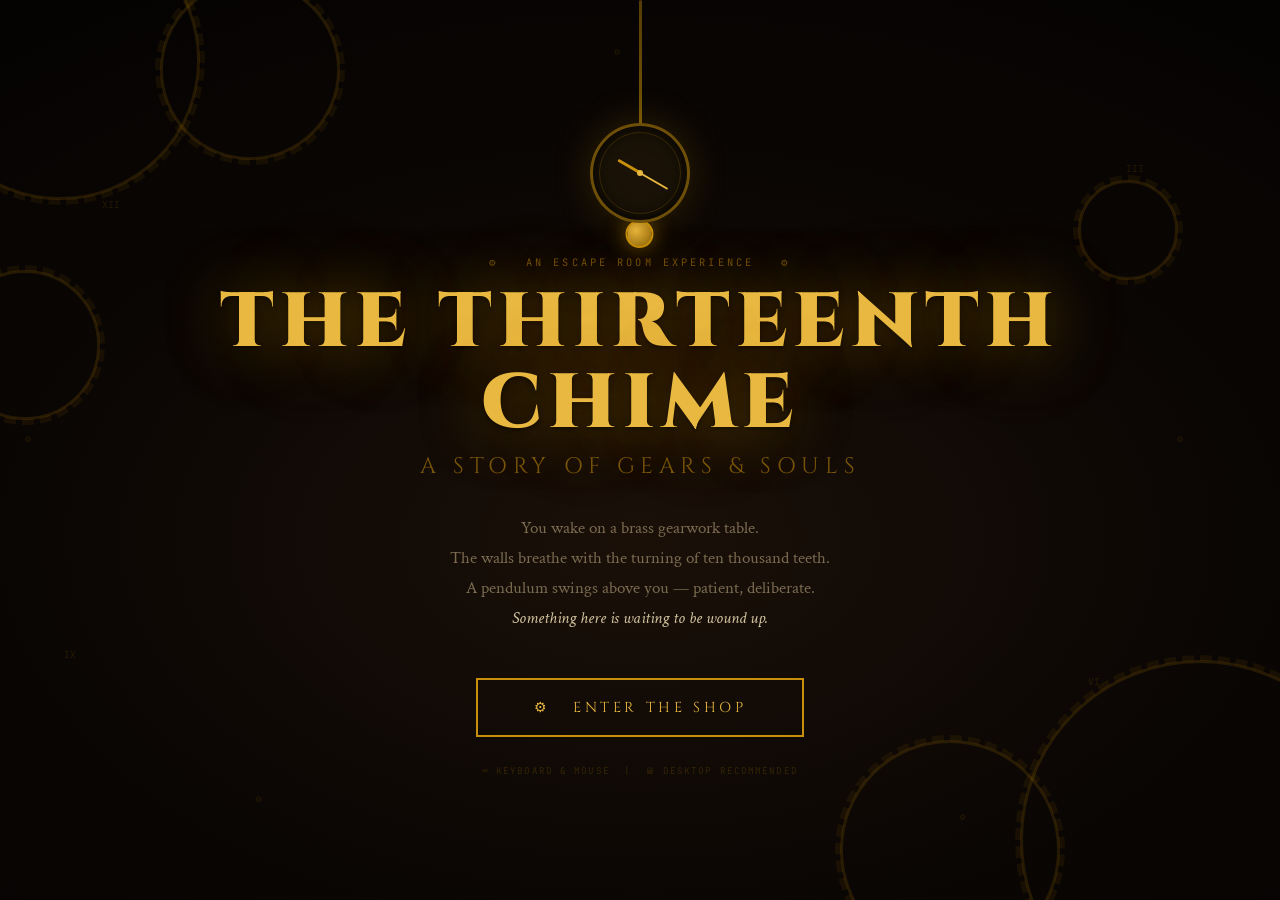
==== commit ee4ce9a8: "Rename game to The Thirteenth Chime" ====
--- a/clockwork/index.html
+++ b/clockwork/index.html
@@ -3,7 +3,7 @@
 <head>
   <meta charset="UTF-8" />
   <meta name="viewport" content="width=device-width, initial-scale=1.0" />
-  <title>The Clockmaker's Curse — Escape Game</title>
+  <title>The Thirteenth Chime — Escape Game</title>
   <meta name="description" content="You wake on a gearwork table. The pendulum swings above you. Escape before time stops — forever." />
   <link rel="stylesheet" href="style.css?v=7" />
 </head>
@@ -62,7 +62,7 @@
 
       <p class="subtitle-top">⚙ &nbsp; An Escape Room Experience &nbsp; ⚙</p>
 
-      <h1 class="game-title">The Clockmaker's<br/>Curse</h1>
+      <h1 class="game-title">The Thirteenth<br/>Chime</h1>
       <p class="game-subtitle">A Story of Gears &amp; Souls</p>
 
       <p class="tagline">
@@ -339,6 +339,6 @@
     </div>
   </div>
 
-  <script src="game.js?v=8"></script>
+  <script src="game.js?v=9"></script>
 </body>
 </html>
--- a/clockwork/style.css
+++ b/clockwork/style.css
@@ -1,5 +1,5 @@
 /* =============================================
-   THE CLOCKMAKER'S CURSE — STYLESHEET
+   THE THIRTEENTH CHIME — STYLESHEET
    ============================================= */
 
 @import url('https://fonts.googleapis.com/css2?family=Cinzel:wght@400;600;900&family=Crimson+Text:ital,wght@0,400;0,600;1,400&family=JetBrains+Mono:wght@400;700&display=swap');
